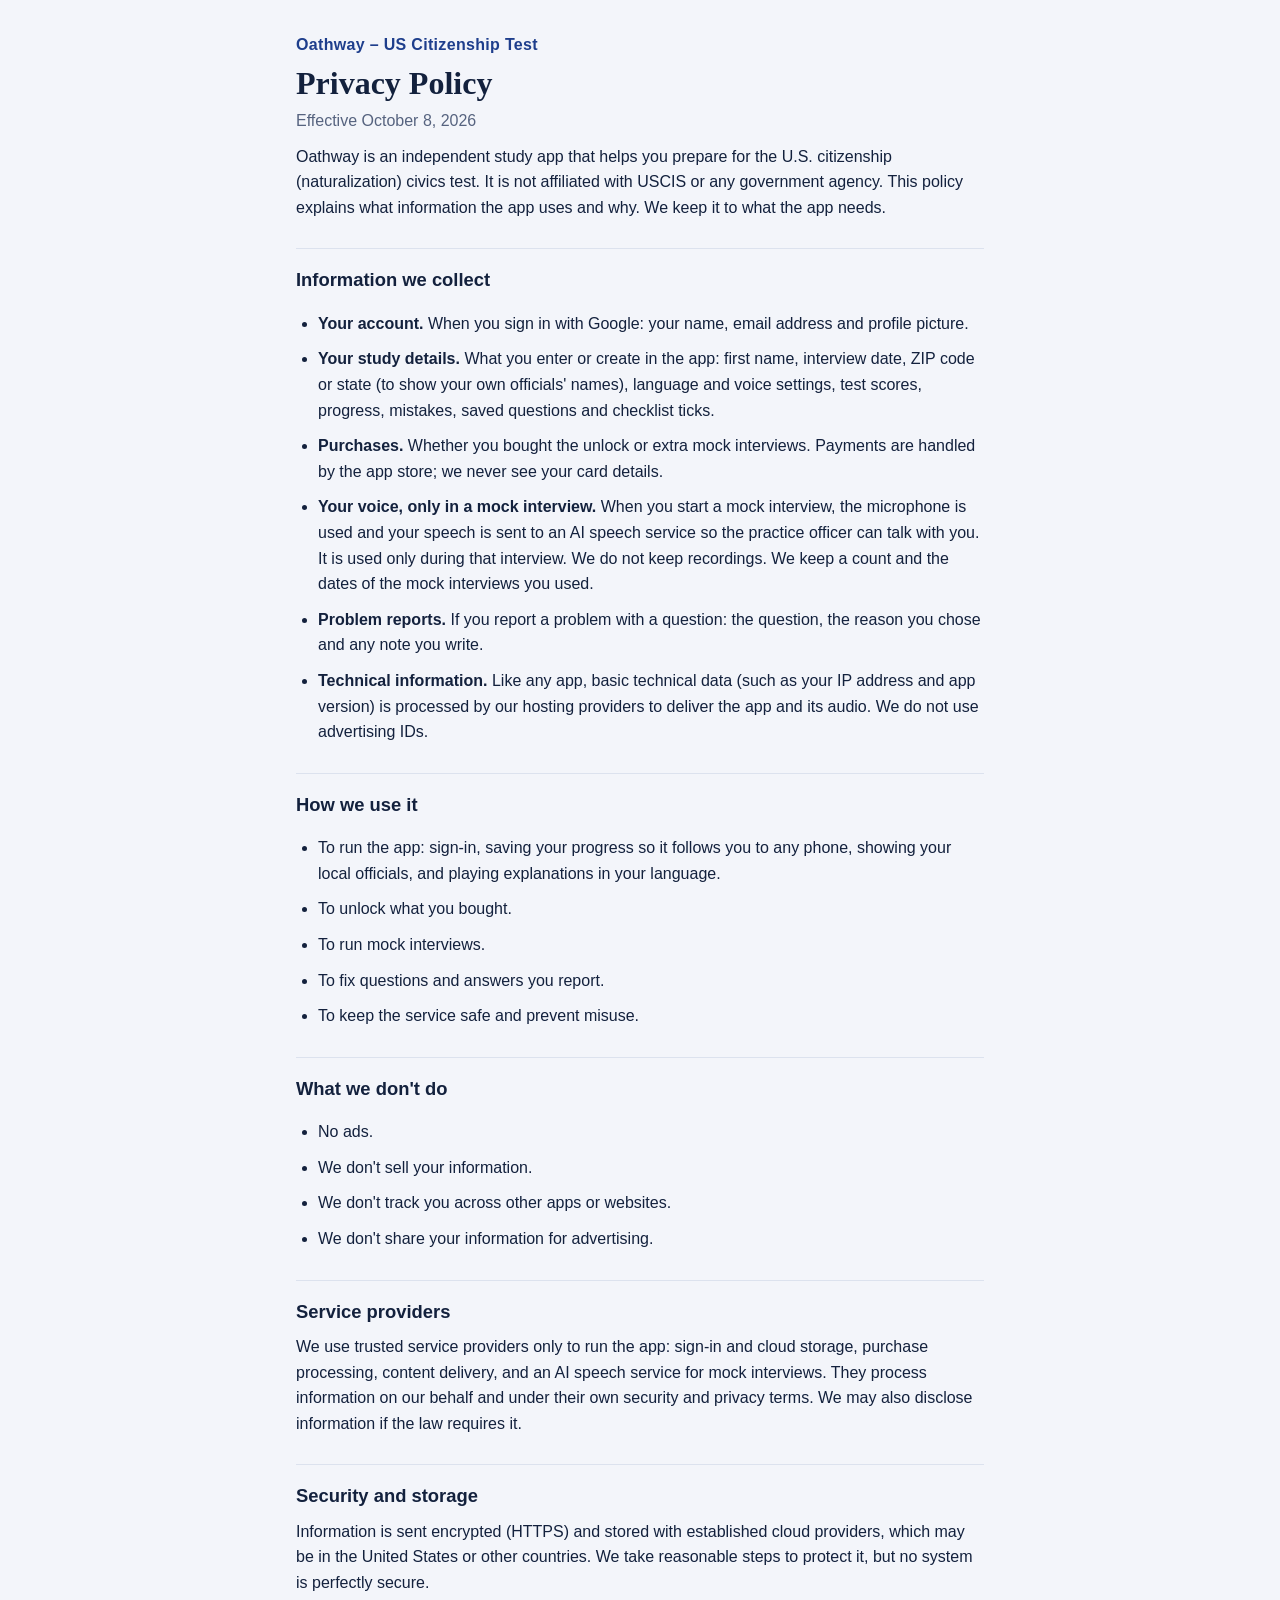
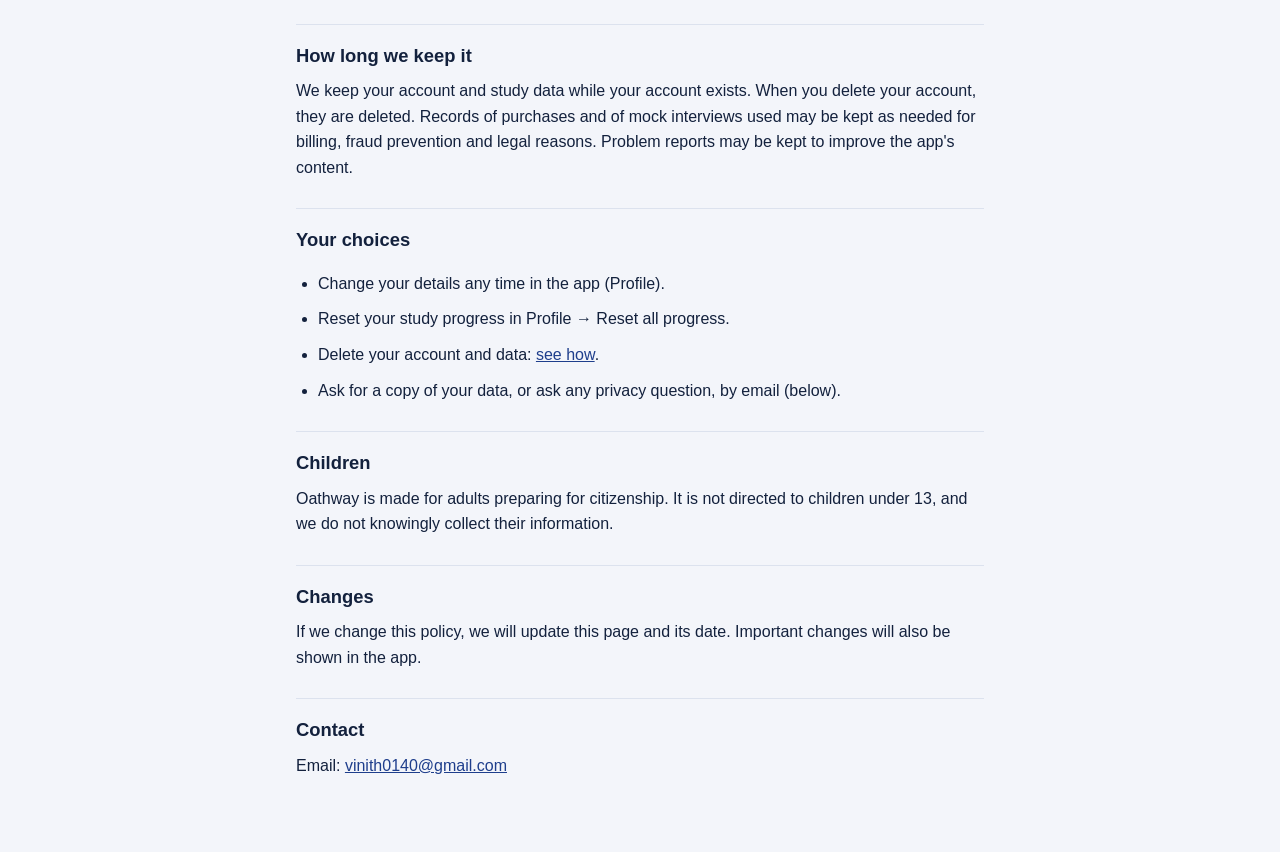
==== index.html @ 8f296afb "Privacy policy and delete-account page" ====
<!doctype html>
<html lang="en">
<head>
<meta charset="utf-8">
<meta name="viewport" content="width=device-width, initial-scale=1">
<title>Oathway Privacy Policy</title>
<meta name="description" content="Privacy policy for Oathway – US Citizenship Test.">
<link rel="stylesheet" href="style.css">
</head>
<body>
<main>
<p class="brand">Oathway – US Citizenship Test</p>
<h1>Privacy Policy</h1>
<p class="muted">Effective October 8, 2026</p>

<p>Oathway is an independent study app that helps you prepare for the U.S. citizenship (naturalization) civics test. It is not affiliated with USCIS or any government agency. This policy explains what information the app uses and why. We keep it to what the app needs.</p>

<h2>Information we collect</h2>
<ul>
<li><b>Your account.</b> When you sign in with Google: your name, email address and profile picture.</li>
<li><b>Your study details.</b> What you enter or create in the app: first name, interview date, ZIP code or state (to show your own officials' names), language and voice settings, test scores, progress, mistakes, saved questions and checklist ticks.</li>
<li><b>Purchases.</b> Whether you bought the unlock or extra mock interviews. Payments are handled by the app store; we never see your card details.</li>
<li><b>Your voice, only in a mock interview.</b> When you start a mock interview, the microphone is used and your speech is sent to an AI speech service so the practice officer can talk with you. It is used only during that interview. We do not keep recordings. We keep a count and the dates of the mock interviews you used.</li>
<li><b>Problem reports.</b> If you report a problem with a question: the question, the reason you chose and any note you write.</li>
<li><b>Technical information.</b> Like any app, basic technical data (such as your IP address and app version) is processed by our hosting providers to deliver the app and its audio. We do not use advertising IDs.</li>
</ul>

<h2>How we use it</h2>
<ul>
<li>To run the app: sign-in, saving your progress so it follows you to any phone, showing your local officials, and playing explanations in your language.</li>
<li>To unlock what you bought.</li>
<li>To run mock interviews.</li>
<li>To fix questions and answers you report.</li>
<li>To keep the service safe and prevent misuse.</li>
</ul>

<h2>What we don't do</h2>
<ul>
<li>No ads.</li>
<li>We don't sell your information.</li>
<li>We don't track you across other apps or websites.</li>
<li>We don't share your information for advertising.</li>
</ul>

<h2>Service providers</h2>
<p>We use trusted service providers only to run the app: sign-in and cloud storage, purchase processing, content delivery, and an AI speech service for mock interviews. They process information on our behalf and under their own security and privacy terms. We may also disclose information if the law requires it.</p>

<h2>Security and storage</h2>
<p>Information is sent encrypted (HTTPS) and stored with established cloud providers, which may be in the United States or other countries. We take reasonable steps to protect it, but no system is perfectly secure.</p>

<h2>How long we keep it</h2>
<p>We keep your account and study data while your account exists. When you delete your account, they are deleted. Records of purchases and of mock interviews used may be kept as needed for billing, fraud prevention and legal reasons. Problem reports may be kept to improve the app's content.</p>

<h2>Your choices</h2>
<ul>
<li>Change your details any time in the app (Profile).</li>
<li>Reset your study progress in Profile → Reset all progress.</li>
<li>Delete your account and data: <a href="delete-account.html">see how</a>.</li>
<li>Ask for a copy of your data, or ask any privacy question, by email (below).</li>
</ul>

<h2>Children</h2>
<p>Oathway is made for adults preparing for citizenship. It is not directed to children under 13, and we do not knowingly collect their information.</p>

<h2>Changes</h2>
<p>If we change this policy, we will update this page and its date. Important changes will also be shown in the app.</p>

<h2>Contact</h2>
<p>Email: <a href="mailto:vinith0140@gmail.com">vinith0140@gmail.com</a></p>
</main>
</body>
</html>
---- style.css ----
:root { --bg: #F3F5FA; --card: #FFFFFF; --ink: #13213D; --muted: #56637F; --seal: #1E3E8C; --line: #DCE2EE; }
@media (prefers-color-scheme: dark) {
  :root { --bg: #0D1322; --card: #161E33; --ink: #E7ECF7; --muted: #9AA6C1; --seal: #8EAEFF; --line: #28324B; }
}
* { box-sizing: border-box; }
body { margin: 0; background: var(--bg); color: var(--ink); font: 16px/1.6 -apple-system, "Segoe UI", Roboto, Helvetica, Arial, sans-serif; }
main { max-width: 720px; margin: 0 auto; padding: 32px 16px 64px; }
.brand { color: var(--seal); font-weight: 700; letter-spacing: .02em; margin: 0 0 6px; }
h1 { font-family: Georgia, "Times New Roman", serif; font-size: 2rem; line-height: 1.2; margin: 0 0 6px; }
h2 { font-size: 1.15rem; margin: 28px 0 8px; padding-top: 16px; border-top: 1px solid var(--line); }
p, li { margin: 0 0 10px; }
ul, ol { padding-left: 22px; }
a { color: var(--seal); }
.muted { color: var(--muted); }
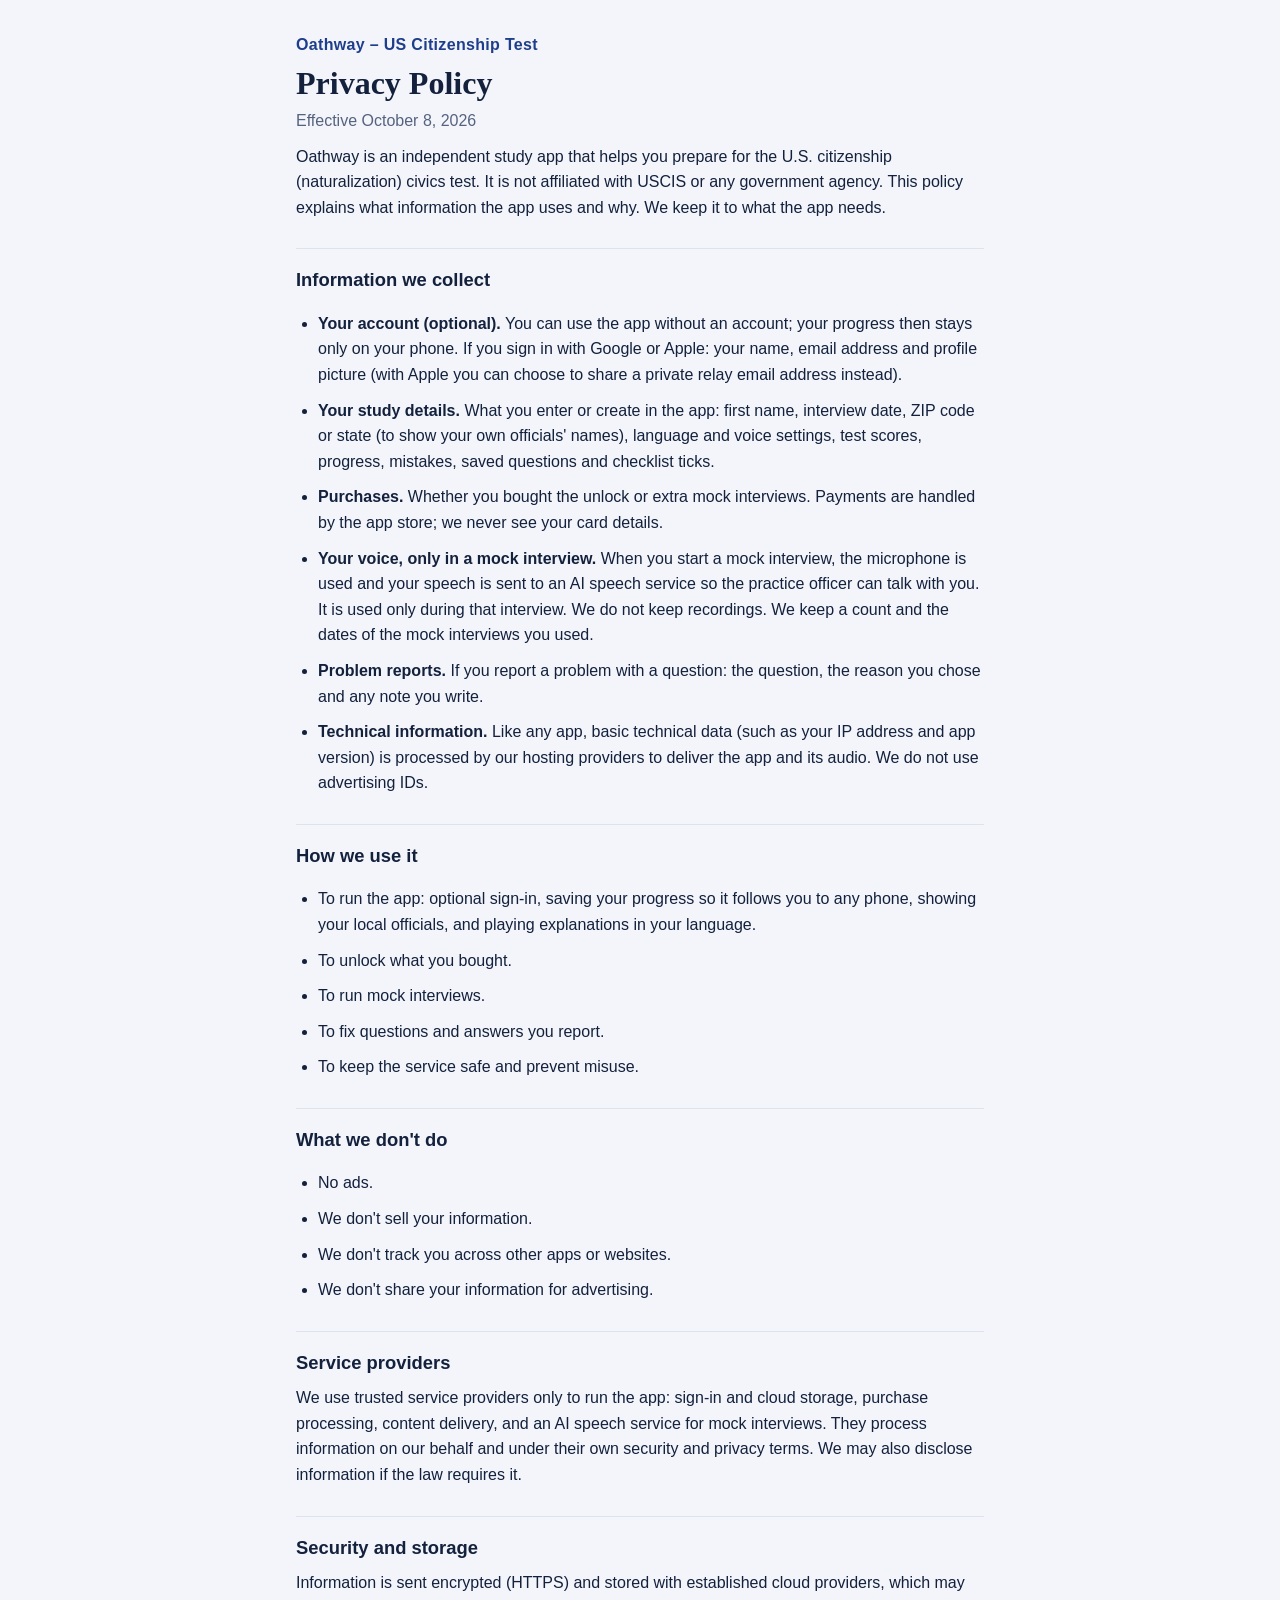
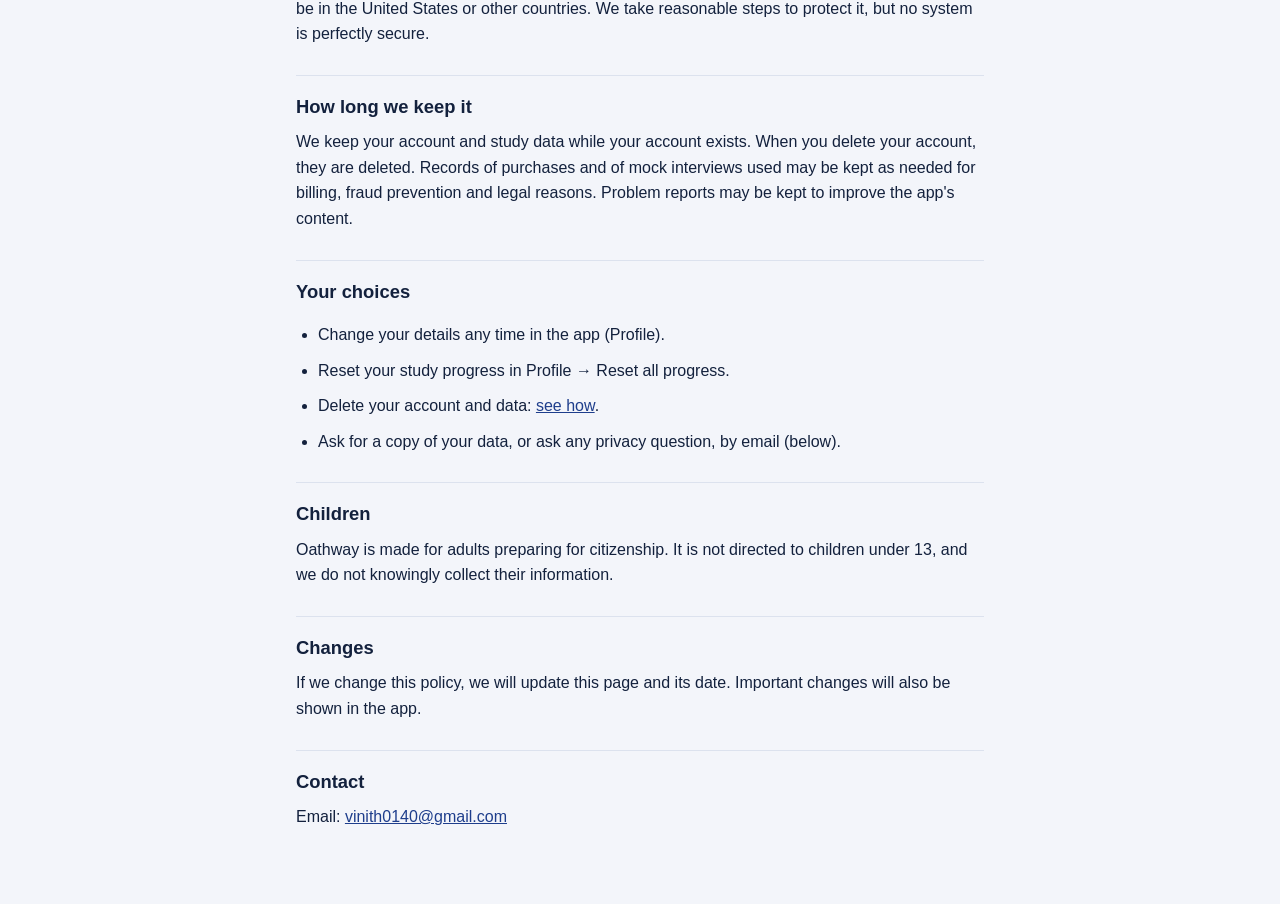
==== commit cf44b3cf: "Sign-in is optional; add Sign in with Apple" ====
--- a/index.html
+++ b/index.html
@@ -17,7 +17,7 @@
 
 <h2>Information we collect</h2>
 <ul>
-<li><b>Your account.</b> When you sign in with Google: your name, email address and profile picture.</li>
+<li><b>Your account (optional).</b> You can use the app without an account; your progress then stays only on your phone. If you sign in with Google or Apple: your name, email address and profile picture (with Apple you can choose to share a private relay email address instead).</li>
 <li><b>Your study details.</b> What you enter or create in the app: first name, interview date, ZIP code or state (to show your own officials' names), language and voice settings, test scores, progress, mistakes, saved questions and checklist ticks.</li>
 <li><b>Purchases.</b> Whether you bought the unlock or extra mock interviews. Payments are handled by the app store; we never see your card details.</li>
 <li><b>Your voice, only in a mock interview.</b> When you start a mock interview, the microphone is used and your speech is sent to an AI speech service so the practice officer can talk with you. It is used only during that interview. We do not keep recordings. We keep a count and the dates of the mock interviews you used.</li>
@@ -27,7 +27,7 @@
 
 <h2>How we use it</h2>
 <ul>
-<li>To run the app: sign-in, saving your progress so it follows you to any phone, showing your local officials, and playing explanations in your language.</li>
+<li>To run the app: optional sign-in, saving your progress so it follows you to any phone, showing your local officials, and playing explanations in your language.</li>
 <li>To unlock what you bought.</li>
 <li>To run mock interviews.</li>
 <li>To fix questions and answers you report.</li>
